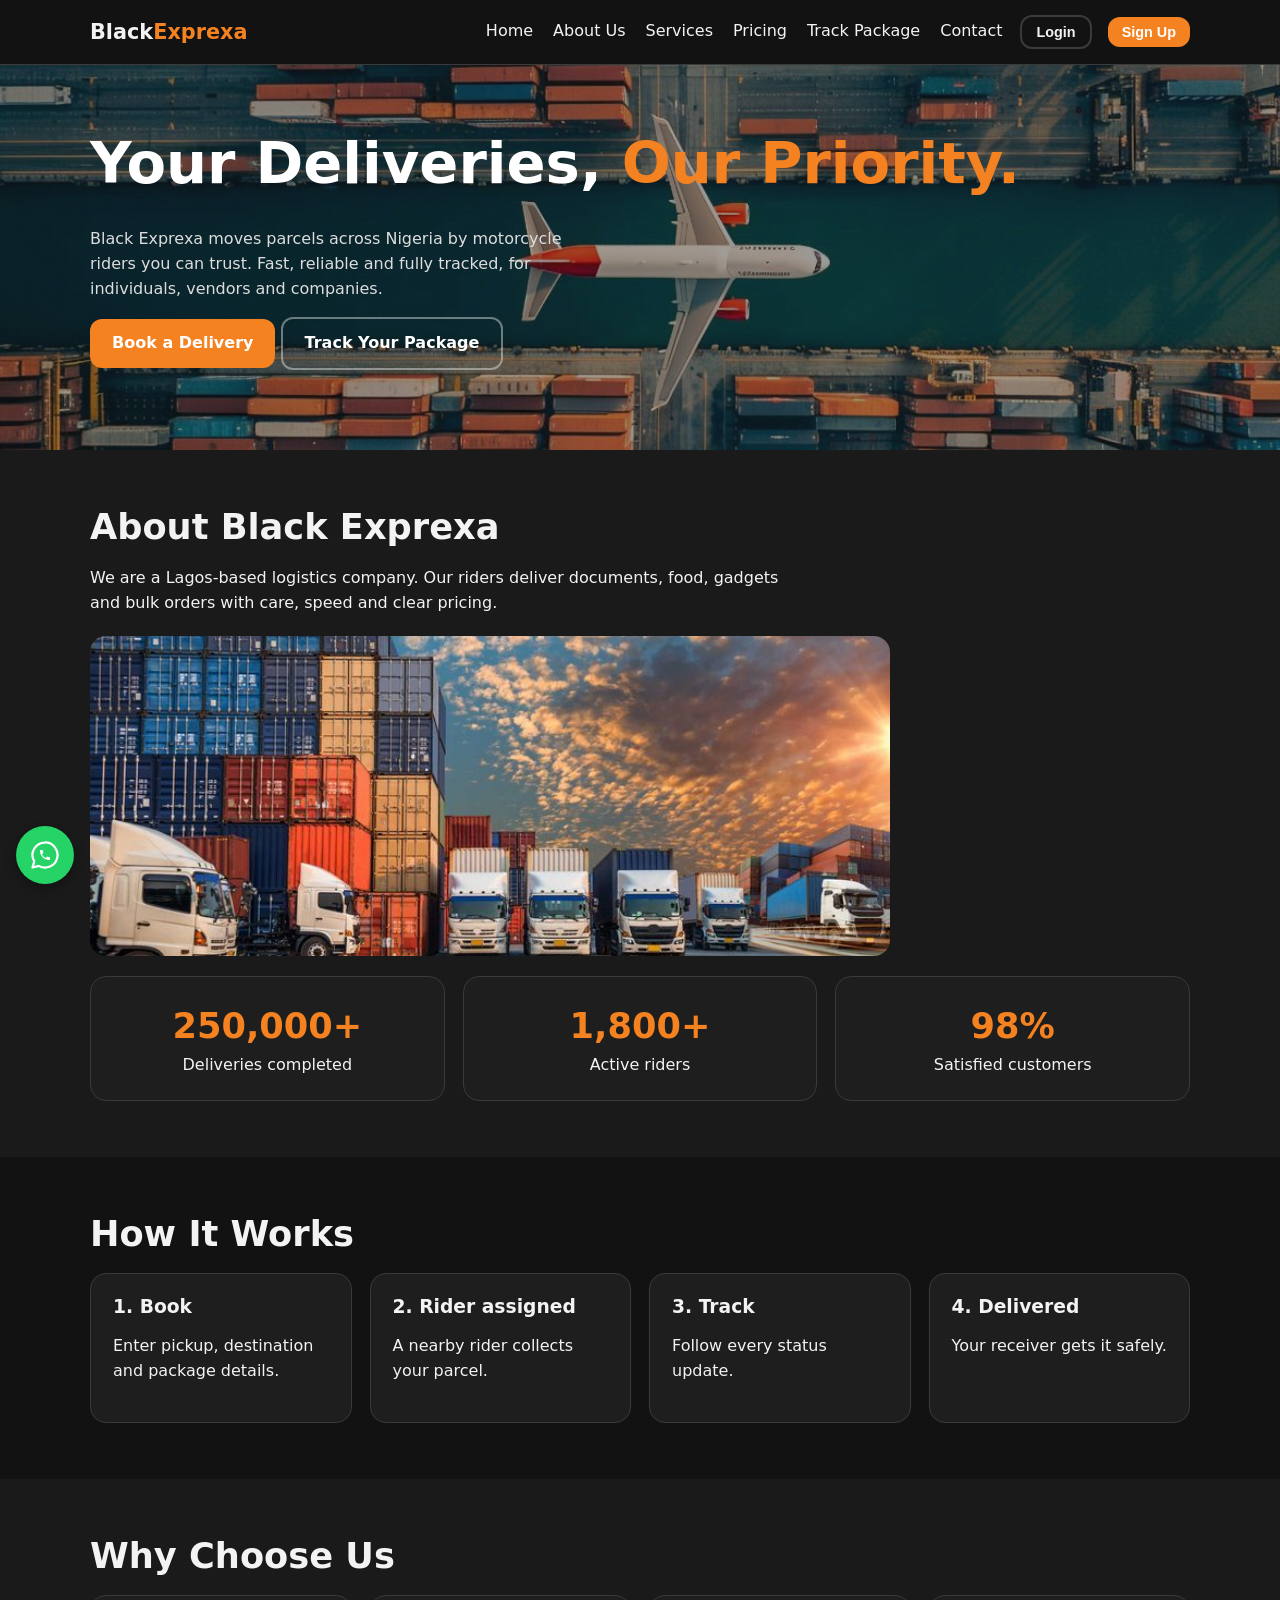
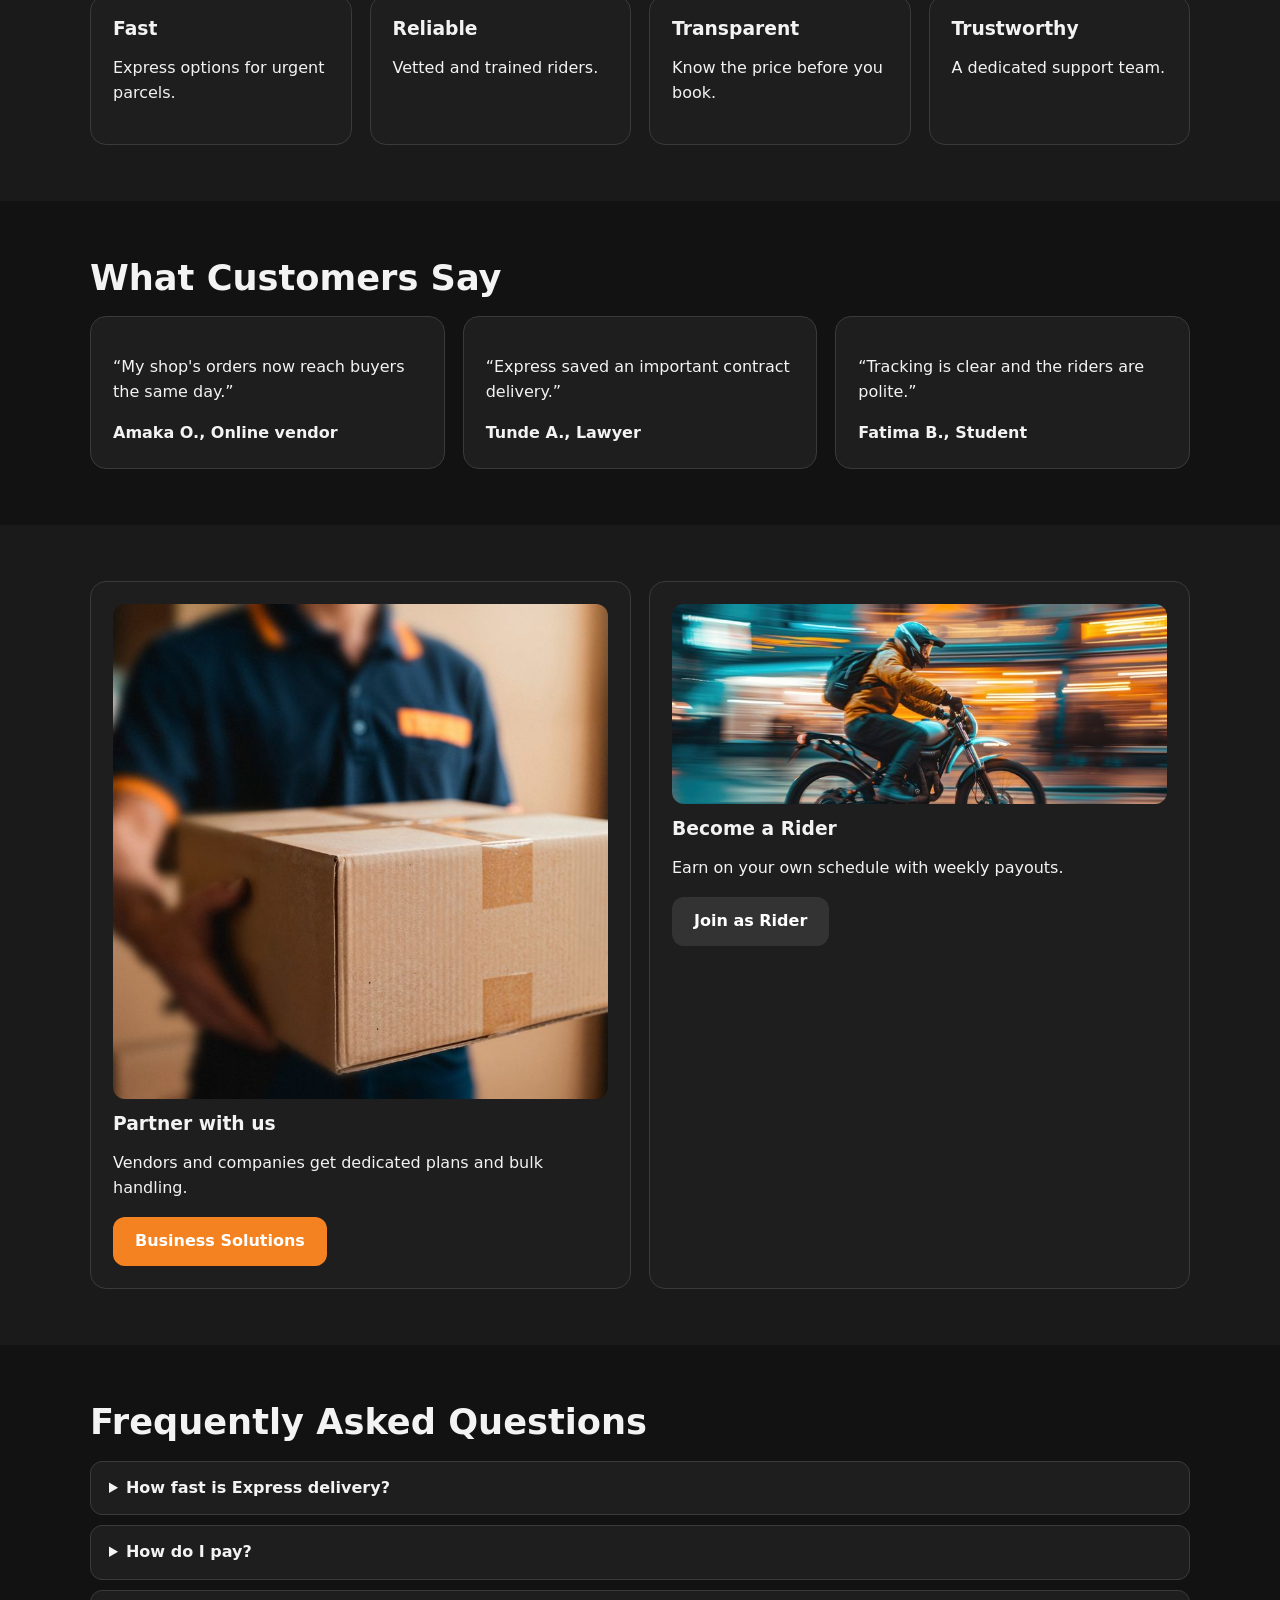
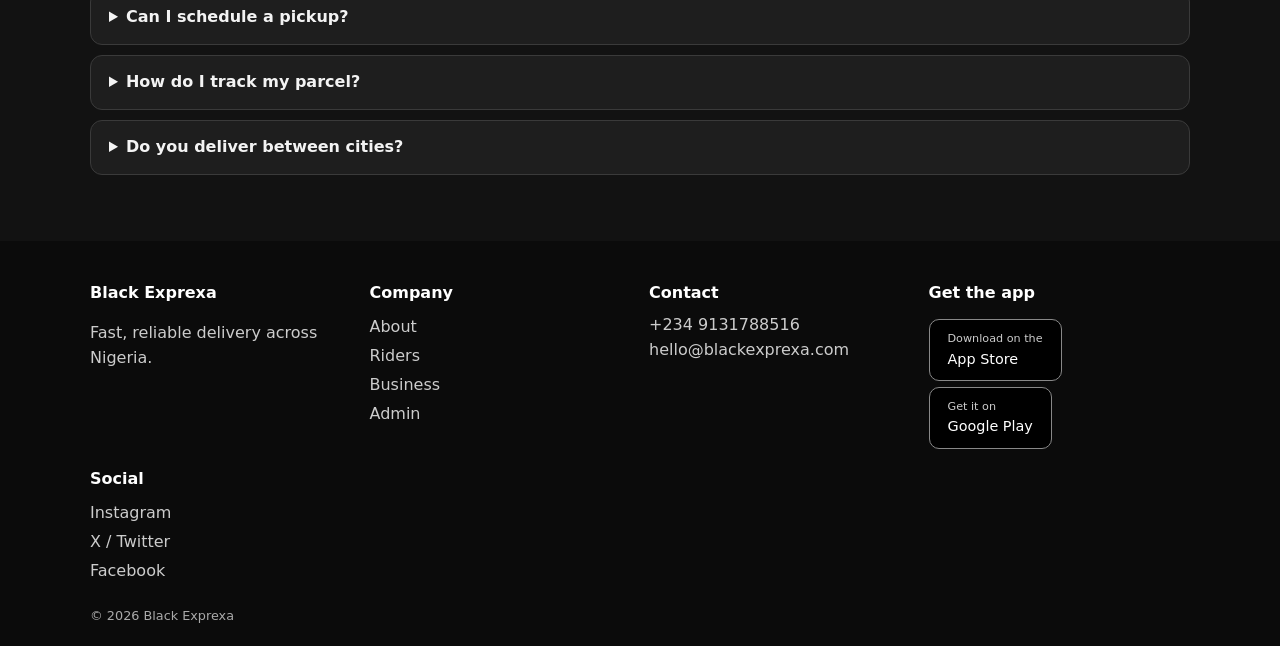
==== index.html @ 9221a8bd "Add files via upload" ====
<!DOCTYPE html>
<html lang="en">
<head>
<meta charset="utf-8">
<meta name="viewport" content="width=device-width, initial-scale=1, viewport-fit=cover">
<title>Black Exprexa – Your Deliveries, Our Priority</title>
<link rel="stylesheet" href="css/styles.css">
</head>
<body>

<header>
 <div class="wrap nav">
  <a href="#home" class="logo">Black<b>Exprexa</b></a>
  <button class="burger" id="burger" onclick="toggleMenu()"><span></span><span></span><span></span></button>
  <nav class="links" id="menu">
   <a class="lk" href="#home">Home</a>
   <a class="lk" href="#about">About Us</a>
   <a class="lk" href="#services">Services</a>
   <a class="lk" href="#pricing">Pricing</a>
   <a class="lk" href="#track">Track Package</a>
   <a class="lk" href="#contact">Contact</a>
   <button class="btn l sm" onclick="openAuth('login')">Login</button>
   <button class="btn sm" onclick="openAuth('signup')">Sign Up</button>
   <div class="menu-apps">
    <a class="store" href="#home" onclick="getApp('App Store')"><small>Download on the</small>App Store</a>
    <a class="store" href="#home" onclick="getApp('Google Play')"><small>Get it on</small>Google Play</a>
   </div>
  </nav>
 </div>
</header>

<main>

<div class="view" id="page-home">
 <div class="hero"><div class="wrap">
  <div>
   <h1>Your Deliveries, <span>Our Priority.</span></h1>
   <p>Black Exprexa moves parcels across Nigeria by motorcycle riders you can trust. Fast, reliable and fully tracked, for individuals, vendors and companies.</p>
   <p><a class="btn" href="#book">Book a Delivery</a> <a class="btn l" style="color:#fff;border-color:#fff6" href="#track">Track Your Package</a></p>
  </div>
 </div></div>

 <section class="s alt" id="about"><div class="wrap">
  <h2>About Black Exprexa</h2>
  <p style="max-width:700px">We are a Lagos-based logistics company. Our riders deliver documents, food, gadgets and bulk orders with care, speed and clear pricing.</p>
  <img class="about-img" src="images/about.jpg" alt="Black Exprexa delivery riders" onerror="this.style.display='none'">
  <div class="grid">
   <div class="card stat"><b>250,000+</b>Deliveries completed</div>
   <div class="card stat"><b>1,800+</b>Active riders</div>
   <div class="card stat"><b>98%</b>Satisfied customers</div>
  </div>
 </div></section>

 <section class="s"><div class="wrap">
  <h2>How It Works</h2>
  <div class="grid">
   <div class="card"><h3>1. Book</h3><p>Enter pickup, destination and package details.</p></div>
   <div class="card"><h3>2. Rider assigned</h3><p>A nearby rider collects your parcel.</p></div>
   <div class="card"><h3>3. Track</h3><p>Follow every status update.</p></div>
   <div class="card"><h3>4. Delivered</h3><p>Your receiver gets it safely.</p></div>
  </div>
 </div></section>

 <section class="s alt"><div class="wrap">
  <h2>Why Choose Us</h2>
  <div class="grid">
   <div class="card"><h3>Fast</h3><p>Express options for urgent parcels.</p></div>
   <div class="card"><h3>Reliable</h3><p>Vetted and trained riders.</p></div>
   <div class="card"><h3>Transparent</h3><p>Know the price before you book.</p></div>
   <div class="card"><h3>Trustworthy</h3><p>A dedicated support team.</p></div>
  </div>
 </div></section>

 <section class="s"><div class="wrap">
  <h2>What Customers Say</h2>
  <div class="grid">
   <div class="card"><p>“My shop's orders now reach buyers the same day.”</p><b>Amaka O., Online vendor</b></div>
   <div class="card"><p>“Express saved an important contract delivery.”</p><b>Tunde A., Lawyer</b></div>
   <div class="card"><p>“Tracking is clear and the riders are polite.”</p><b>Fatima B., Student</b></div>
  </div>
 </div></section>

 <section class="s alt"><div class="wrap grid">
  <div class="card"><img class="business-img" src="images/business.jpg" alt="Business delivery" onerror="this.style.display='none'"><h3>Partner with us</h3><p>Vendors and companies get dedicated plans and bulk handling.</p><a class="btn" href="#business">Business Solutions</a></div>
  <div class="card"><img class="card-img" src="images/rider.jpg" alt="Delivery rider" onerror="this.style.display='none'"><h3>Become a Rider</h3><p>Earn on your own schedule with weekly payouts.</p><a class="btn d" href="#rider">Join as Rider</a></div>
 </div></section>

 <section class="s"><div class="wrap">
  <h2>Frequently Asked Questions</h2>
  <details><summary>How fast is Express delivery?</summary><p>Usually within 1–2 hours inside a city.</p></details>
  <details><summary>How do I pay?</summary><p>You can pay by card or bank transfer.</p></details>
  <details><summary>Can I schedule a pickup?</summary><p>Yes, choose a date and time when booking.</p></details>
  <details><summary>How do I track my parcel?</summary><p>Use your tracking number on the Track Package page.</p></details>
  <details><summary>Do you deliver between cities?</summary><p>Yes, Intercity Delivery covers supported cities.</p></details>
 </div></section>
</div>

<div class="view" id="page-services"><div class="wrap pg">
 <h2>Our Services</h2>
 <input id="service-search" placeholder="Search services…" oninput="filterServices()" style="max-width:340px;margin-bottom:16px">
 <div class="grid">
  <div class="card service"><h3>Express Delivery</h3><p>Fast delivery for urgent packages.</p><button class="btn sm" onclick="bookType('express')">Book now</button></div>
  <div class="card service"><h3>Same-Day Delivery</h3><p>Packages delivered within the same day.</p><button class="btn sm" onclick="bookType('sameday')">Book now</button></div>
  <div class="card service"><h3>Standard Delivery</h3><p>Affordable delivery for regular packages.</p><button class="btn sm" onclick="bookType('standard')">Book now</button></div>
  <div class="card service"><h3>Business Delivery</h3><p>Delivery solutions for businesses.</p><button class="btn sm" onclick="bookType('business')">Book now</button></div>
  <div class="card service"><h3>Bulk Delivery</h3><p>Handling multiple packages and orders.</p><button class="btn sm" onclick="bookType('bulk')">Book now</button></div>
  <div class="card service"><h3>Scheduled Delivery</h3><p>Choose your preferred delivery date.</p><button class="btn sm" onclick="bookType('scheduled')">Book now</button></div>
  <div class="card service"><h3>Intercity Delivery</h3><p>Delivery between supported cities.</p><button class="btn sm" onclick="bookType('intercity')">Book now</button></div>
 </div>
 <p id="no-services" style="display:none">No matching services.</p>
</div></div>

<div class="view" id="page-book"><div class="wrap pg">
 <h2>Book a Delivery</h2>
 <form id="book-form" class="card" novalidate>
  <div class="row">
   <label>Pickup location<input name="pickup"><span class="err"></span></label>
   <label>Delivery destination<input name="destination"><span class="err"></span></label>
  </div>
  <div class="row">
   <label>Sender name<input name="senderName"><span class="err"></span></label>
   <label>Sender phone<input name="senderPhone" placeholder="0801 234 5678"><span class="err"></span></label>
   <label>Receiver name<input name="receiverName"><span class="err"></span></label>
   <label>Receiver phone<input name="receiverPhone" placeholder="0802 345 6789"><span class="err"></span></label>
  </div>
  <div class="row">
   <label>Package category
    <select name="category"><option value="">Select…</option><option>Documents</option><option>Food</option><option>Electronics</option><option>Clothing</option><option>Other</option></select>
    <span class="err"></span></label>
   <label>Delivery type
    <select name="type">
     <option value="express">Express</option><option value="sameday">Same-Day</option><option value="standard">Standard</option>
     <option value="business">Business</option><option value="bulk">Bulk</option><option value="scheduled">Scheduled</option><option value="intercity">Intercity</option>
    </select></label>
  </div>
  <div class="row">
   <label>Pickup date<input name="date" type="date"><span class="err"></span></label>
   <label>Pickup time<input name="time" type="time"><span class="err"></span></label>
  </div>
  <label>Describe the package<textarea name="description" rows="3"></textarea><span class="err"></span></label>
  <div class="price">Starting price: <b id="book-price">₦0</b></div>
  <button class="btn" type="submit">Review Order</button>
 </form>

 <div id="review" class="card" style="display:none;margin-top:18px">
  <h3>Review your order</h3>
  <p> <span id="r-route"></span><br>
      <span id="r-people"></span><br>
      <span id="r-package"></span><br>
      <span id="r-when"></span></p>
  <div class="price">Total: <b id="r-total"></b></div>
  <button class="btn" onclick="confirmOrder()">Confirm Order</button>
  <button class="btn l" onclick="hideReview()">Edit</button>
 </div>

 <div id="confirmed" class="card" style="display:none;margin-top:18px">
  <h3> Order confirmed</h3>
  <p>Your tracking number is <b id="new-number"></b>.</p>
  <a class="btn" href="#track">Track Package</a>
 </div>
</div></div>

<div class="view" id="page-track"><div class="wrap pg">
 <h2>Track Package</h2>
 <form id="track-form" class="card row" novalidate style="align-items:end">
  <label>Tracking number<input id="track-input" placeholder="e.g. BEX-1001"><span class="err"></span></label>
  <button class="btn" type="submit">Track</button>
 </form>

 <div id="track-result" class="card" style="margin-top:18px;display:none">
  <h3><span id="t-number"></span> <span class="pill tr" id="t-status"></span></h3>
  <div class="grid">
   <p><b>Sender</b><br><span id="t-sender"></span></p>
   <p><b>Receiver</b><br><span id="t-receiver"></span></p>
   <p><b>Pickup</b><br><span id="t-from"></span></p>
   <p><b>Destination</b><br><span id="t-to"></span></p>
   <p><b>Estimated delivery</b><br><span id="t-eta"></span></p>
  </div>
  <ul class="tl" id="timeline">
   <li>Order received</li>
   <li>Rider assigned</li>
   <li>Package picked up</li>
   <li>In transit</li>
   <li>Out for delivery</li>
   <li>Successfully delivered</li>
  </ul>
 </div>
</div></div>

<div class="view" id="page-pricing"><div class="wrap pg">
 <h2>Transparent Pricing</h2>
 <div class="grid">
  <div class="card"><h3>Express</h3><b style="font-size:1.5rem;color:#F58220">₦1,500</b><p>base + ₦250 per km</p><button class="btn sm" onclick="bookType('express')">Book</button></div>
  <div class="card"><h3>Standard</h3><b style="font-size:1.5rem;color:#F58220">₦700</b><p>base + ₦100 per km</p><button class="btn sm" onclick="bookType('standard')">Book</button></div>
  <div class="card"><h3>Same-Day</h3><b style="font-size:1.5rem;color:#F58220">₦1,000</b><p>base + ₦150 per km</p><button class="btn sm" onclick="bookType('sameday')">Book</button></div>
  <div class="card"><h3>Intercity</h3><b style="font-size:1.5rem;color:#F58220">₦5,000</b><p>base + ₦60 per km</p><button class="btn sm" onclick="bookType('intercity')">Book</button></div>
 </div>

 <h3 style="margin-top:34px">Business plans</h3>
 <div class="grid">
  <div class="card"><h3>Starter</h3><b>₦25,000/month</b><p>Up to 30 deliveries, 5% off.</p></div>
  <div class="card"><h3>Growth</h3><b>₦80,000/month</b><p>Up to 120 deliveries, 12% off.</p></div>
  <div class="card"><h3>Enterprise</h3><b>Custom</b><p>Dedicated riders and an account manager.</p></div>
 </div>

 <h3 style="margin-top:34px">Price calculator</h3>
 <div class="card row">
  <label>Delivery type
   <select id="calc-type" onchange="calculate()">
    <option value="express">Express</option><option value="sameday">Same-Day</option><option value="standard">Standard</option>
    <option value="business">Business</option><option value="bulk">Bulk</option><option value="scheduled">Scheduled</option><option value="intercity">Intercity</option>
   </select></label>
  <label>Distance (km)<input id="calc-km" type="number" min="1" value="10" oninput="calculate()"></label>
  <label>Weight (kg)<input id="calc-kg" type="number" min="0.1" step="0.1" value="1" oninput="calculate()"></label>
 </div>
 <div class="price" id="calc-result"></div>
 <p class="note">Base price + price per km + ₦100 for every kg above 5kg.</p>
</div></div>

<div class="view" id="page-account"><div class="wrap pg">
 <h2>My Account</h2>
 <div class="card" style="margin-bottom:16px"> <b>Chidi Okafor</b> · chidi@example.com · 0801 000 0000</div>
 <div class="tabs">
  <button class="on" onclick="showPanel('acc','active',this)">Active</button>
  <button onclick="showPanel('acc','history',this)">History</button>
  <button onclick="showPanel('acc','addresses',this)">Saved Addresses</button>
  <button onclick="showPanel('acc','payments',this)">Payments</button>
  <button onclick="showPanel('acc','alerts',this)">Notifications</button>
 </div>
 <div class="card tw">
  <div class="panel on" id="acc-active"><table>
   <tr><th>ID</th><th>Route</th><th>Status</th></tr>
   <tr><td>BEX-1001</td><td>Ikeja → Lekki</td><td><span class="pill tr">In transit</span></td></tr>
   <tr><td>BEX-1003</td><td>GRA → Trans-Amadi</td><td><span class="pill pe">Pending</span></td></tr></table></div>
  <div class="panel" id="acc-history"><table>
   <tr><th>ID</th><th>Route</th><th>Date</th><th>Price</th><th>Status</th></tr>
   <tr><td>BEX-0988</td><td>Yaba → Victoria Island</td><td>02 Nov</td><td>₦4,200</td><td><span class="pill ok">Delivered</span></td></tr>
   <tr><td>BEX-0950</td><td>Surulere → Ajah</td><td>28 Oct</td><td>₦6,100</td><td><span class="pill ok">Delivered</span></td></tr></table></div>
  <div class="panel" id="acc-addresses"><table>
   <tr><th>Label</th><th>Address</th></tr>
   <tr><td>Home</td><td>12 Allen Avenue, Ikeja</td></tr>
   <tr><td>Office</td><td>5 Admiralty Way, Lekki</td></tr></table></div>
  <div class="panel" id="acc-payments"><table>
   <tr><th>Date</th><th>Reference</th><th>Amount</th><th>Status</th></tr>
   <tr><td>02 Nov</td><td>PAY-771</td><td>₦4,200</td><td><span class="pill ok">Paid</span></td></tr>
   <tr><td>28 Oct</td><td>PAY-702</td><td>₦6,100</td><td><span class="pill ok">Paid</span></td></tr></table></div>
  <div class="panel" id="acc-alerts">
   <p> A rider has been assigned to BEX-1001.</p>
   <p> 10% off your next Express delivery.</p></div>
 </div>
</div></div>

<div class="view" id="page-rider"><div class="wrap pg">
 <h2>Become a Rider</h2>
 <div class="grid">
  <div class="card"><h3>Benefits</h3><p>Weekly payouts · Flexible hours · Safety gear · Insurance support</p></div>
  <div class="card"><h3>Requirements</h3><p>Own a motorcycle · Valid ID · Valid driver's licence · Smartphone · Age 21+</p></div>
 </div>

 <form id="rider-form" class="card" novalidate style="margin-top:18px">
  <div class="row">
   <label>Full name<input name="fullName"><span class="err"></span></label>
   <label>Phone number<input name="phone"><span class="err"></span></label>
   <label>Email address<input name="email" type="email"><span class="err"></span></label>
  </div>
  <div class="row">
   <label>Residential address<input name="address"><span class="err"></span></label>
   <label>State
    <select name="state"><option value="">Select…</option><option>Lagos</option><option>Abuja</option><option>Rivers</option><option>Oyo</option><option>Kano</option></select>
    <span class="err"></span></label>
   <label>City<input name="city"><span class="err"></span></label>
  </div>
  <div class="row">
   <label>Do you own a motorcycle?
    <select name="bike"><option value="">Select…</option><option>Yes</option><option>No, I need one</option></select>
    <span class="err"></span></label>
   <label>Valid ID
    <select name="idType"><option value="">Select…</option><option>NIN</option><option>Voter's card</option><option>International passport</option></select>
    <span class="err"></span></label>
   <label>Driver's licence number<input name="licence"><span class="err"></span></label>
  </div>
  <label>Upload documents<input type="file" multiple></label>
  <p><button class="btn" type="submit">Submit Application</button></p>
 </form>

 <h3 style="margin-top:30px">Rider dashboard</h3>
 <div class="grid">
  <div class="card stat"><b>4</b>Assigned deliveries</div>
  <div class="card stat"><b>312</b>Completed deliveries</div>
  <div class="card stat"><b>₦48,500</b>Earnings this week</div>
 </div>
 <div class="card tw" style="margin-top:16px"><table>
  <tr><th>ID</th><th>Route</th><th>Earnings</th><th>Status</th></tr>
  <tr><td>BEX-1001</td><td>Ikeja → Lekki</td><td>₦1,800</td><td><span class="pill tr">In transit</span></td></tr>
  <tr><td>BEX-0988</td><td>Yaba → Victoria Island</td><td>₦2,100</td><td><span class="pill ok">Delivered</span></td></tr>
  <tr><td>BEX-0950</td><td>Surulere → Ajah</td><td>₦2,900</td><td><span class="pill ok">Delivered</span></td></tr>
 </table></div>
</div></div>

<div class="view" id="page-business"><div class="wrap pg">
 <h2>Business Solutions</h2>
 <div class="grid">
  <div class="card"><h3>E-commerce delivery</h3><p>Connect dispatch to your online store.</p></div>
  <div class="card"><h3>Vendor partnerships</h3><p>Preferred rates for online vendors.</p></div>
  <div class="card"><h3>Bulk order handling</h3><p>Hundreds of parcels, one pickup.</p></div>
  <div class="card"><h3>Corporate delivery</h3><p>Documents and goods between offices.</p></div>
 </div>
 <form id="business-form" class="card" novalidate style="margin-top:18px">
  <h3>Business account and enquiry</h3>
  <div class="row">
   <label>Company name<input name="company"><span class="err"></span></label>
   <label>Contact email<input name="email" type="email"><span class="err"></span></label>
   <label>Monthly deliveries
    <select name="volume"><option value="">Select…</option><option>1–30</option><option>31–120</option><option>120+</option></select>
    <span class="err"></span></label>
  </div>
  <label>Message<textarea name="message" rows="3"></textarea><span class="err"></span></label>
  <p><button class="btn" type="submit">Send Enquiry</button></p>
 </form>
</div></div>

<div class="view" id="page-contact"><div class="wrap pg">
 <h2>Customer Support</h2>
 <div class="grid">
  <div class="card">
   <h3>Contact us</h3>
   <p> +234 9131788516<br> hello@blackexprexa.com</p>
   <button class="btn sm" style="background:#25D366" onclick="whatsapp()">WhatsApp</button>
  </div>
  <form id="contact-form" class="card" novalidate>
   <h3>Contact form</h3>
   <label>Name<input name="name"><span class="err"></span></label>
   <label>Email<input name="email" type="email"><span class="err"></span></label>
   <label>Message<textarea name="message" rows="3"></textarea><span class="err"></span></label>
   <p><button class="btn" type="submit">Send</button></p>
  </form>
  <form id="report-form" class="card" novalidate>
   <h3>Report a delivery problem</h3>
   <label>Tracking number<input name="tracking"><span class="err"></span></label>
   <label>Issue
    <select name="issue"><option value="">Select…</option><option>Late delivery</option><option>Damaged package</option><option>Rider conduct</option><option>Wrong address</option></select>
    <span class="err"></span></label>
   <label>Details<textarea name="details" rows="2"></textarea><span class="err"></span></label>
   <p><button class="btn d" type="submit">Report</button></p>
  </form>
 </div>
 <h3 style="margin-top:28px">Help and FAQ</h3>
 <details><summary>How fast is Express delivery?</summary><p>Usually within 1–2 hours inside a city.</p></details>
 <details><summary>How do I pay?</summary><p>You can pay by card or bank transfer.</p></details>
 <details><summary>How do I track my parcel?</summary><p>Use your tracking number on the Track Package page.</p></details>
</div></div>

<div class="view" id="page-admin"><div class="wrap pg">
 <h2>Admin Dashboard</h2>
 <div class="grid">
  <div class="card stat"><b>251,204</b>Total deliveries</div>
  <div class="card stat"><b>38</b>Pending orders</div>
  <div class="card stat"><b>249,876</b>Completed</div>
  <div class="card stat"><b>1,812</b>Active riders</div>
  <div class="card stat"><b>₦18,400,000</b>Revenue this month</div>
 </div>
 <div class="tabs" style="margin-top:20px">
  <button class="on" onclick="showPanel('adm','deliveries',this)">Deliveries</button>
  <button onclick="showPanel('adm','riders',this)">Riders</button>
  <button onclick="showPanel('adm','customers',this)">Customers</button>
  <button onclick="showPanel('adm','revenue',this)">Revenue</button>
  <button onclick="showPanel('adm','transactions',this)">Transactions</button>
 </div>
 <input id="admin-search" placeholder="Search the table…" oninput="filterRows()" style="max-width:300px;margin-bottom:12px">
 <div class="card tw">
  <div class="panel on" id="adm-deliveries"><table>
   <tr><th>ID</th><th>Customer</th><th>Route</th><th>Price</th><th>Status</th></tr>
   <tr><td>BEX-1001</td><td>Ada Eze</td><td>Ikeja → Lekki</td><td>₦4,500</td><td><span class="pill tr">In transit</span></td></tr>
   <tr><td>BEX-1002</td><td>Kunle Bello</td><td>Wuse → Garki</td><td>₦2,800</td><td><span class="pill ok">Delivered</span></td></tr>
   <tr><td>BEX-1003</td><td>Ngozi Obi</td><td>GRA → Trans-Amadi</td><td>₦3,600</td><td><span class="pill pe">Pending</span></td></tr>
   <tr><td>BEX-1004</td><td>Tola Ige</td><td>Ibadan → Lagos</td><td>₦9,800</td><td><span class="pill ok">Delivered</span></td></tr></table></div>
  <div class="panel" id="adm-riders"><table>
   <tr><th>Rider</th><th>City</th><th>Status</th><th>Trips</th></tr>
   <tr><td>Musa K.</td><td>Lagos</td><td><span class="pill ok">Active</span></td><td>312</td></tr>
   <tr><td>Ife O.</td><td>Abuja</td><td><span class="pill ok">Active</span></td><td>204</td></tr>
   <tr><td>Dayo A.</td><td>Ibadan</td><td><span class="pill pe">Pending</span></td><td>0</td></tr></table></div>
  <div class="panel" id="adm-customers"><table>
   <tr><th>Name</th><th>Email</th><th>Orders</th></tr>
   <tr><td>Chidi Okafor</td><td>chidi@example.com</td><td>24</td></tr>
   <tr><td>Ada Eze</td><td>ada@example.com</td><td>9</td></tr>
   <tr><td>Tola Ige</td><td>tola@example.com</td><td>15</td></tr></table></div>
  <div class="panel" id="adm-revenue"><table>
   <tr><th>Month</th><th>Revenue</th></tr>
   <tr><td>September</td><td>₦15,200,000</td></tr>
   <tr><td>October</td><td>₦17,100,000</td></tr>
   <tr><td>November</td><td>₦18,400,000</td></tr></table></div>
  <div class="panel" id="adm-transactions"><table>
   <tr><th>Reference</th><th>Customer</th><th>Amount</th><th>Status</th></tr>
   <tr><td>TX-501</td><td>Ada Eze</td><td>₦4,500</td><td><span class="pill ok">Paid</span></td></tr>
   <tr><td>TX-502</td><td>Kunle Bello</td><td>₦2,800</td><td><span class="pill ok">Paid</span></td></tr>
   <tr><td>TX-503</td><td>Ngozi Obi</td><td>₦3,600</td><td><span class="pill pe">Pending</span></td></tr></table></div>
 </div>
</div></div>

</main>

<footer>
 <div class="wrap grid">
  <div><h4>Black Exprexa</h4><p>Fast, reliable delivery across Nigeria.</p></div>
  <div><h4>Company</h4><a href="#about">About</a><a href="#rider">Riders</a><a href="#business">Business</a><a href="#admin">Admin</a></div>
  <div><h4>Contact</h4>+234 9131788516<br>hello@blackexprexa.com</div>
  <div><h4>Get the app</h4><a class="store" href="#home" onclick="getApp('App Store')"><small>Download on the</small>App Store</a><a class="store" href="#home" onclick="getApp('Google Play')"><small>Get it on</small>Google Play</a></div>
  <div><h4>Social</h4><a href="#contact">Instagram</a><a href="#contact">X / Twitter</a><a href="#contact">Facebook</a></div>
 </div>
 <div class="wrap note" style="margin-top:20px">© 2026 Black Exprexa</div>
</footer>

<a class="wa" href="https://wa.me/2349131788516" target="_blank" title="Chat on WhatsApp"><svg width="30" height="30" viewBox="0 0 24 24"><path d="M12 2a10 10 0 0 0-8.6 15.1L2 22l5.1-1.3A10 10 0 1 0 12 2z" fill="none" stroke="#fff" stroke-width="1.8" stroke-linejoin="round"/><g transform="translate(6.6 6.6) scale(0.45)"><path fill="#fff" d="M6.62 10.79c1.44 2.83 3.76 5.14 6.59 6.59l2.2-2.2c.27-.27.67-.36 1.02-.24 1.12.37 2.33.57 3.57.57.55 0 1 .45 1 1V20c0 .55-.45 1-1 1-9.39 0-17-7.61-17-17 0-.55.45-1 1-1h3.5c.55 0 1 .45 1 1 0 1.25.2 2.45.57 3.57.11.35.03.74-.25 1.02l-2.2 2.2z"/></g></svg></a>

<div class="modal" id="auth-modal"><div class="box">
 <h3 id="auth-title">Login</h3>
 <form id="auth-form" novalidate>
  <label>Email<input name="email" type="email"><span class="err"></span></label>
  <div id="name-field"><label>Full name<input name="fullName"><span class="err"></span></label></div>
  <label>Password<input name="password" type="password"><span class="err"></span></label>
  <p><button class="btn" type="submit">Continue</button> <button type="button" class="btn l" onclick="closeAuth()">Cancel</button></p>
 </form>
</div></div>

<script src="js/app.js"></script>
</body>
</html>
---- css/styles.css ----
* {
  box-sizing: border-box;
}

html {
  color-scheme: dark;
}

body {
  margin: 0;
  font-family: system-ui, -apple-system, Segoe UI, Roboto, sans-serif;
  background: #121212;
  color: #f3f3f3;
  line-height: 1.55;
}

h1,
h2,
h3 {
  line-height: 1.2;
  margin: 0 0 .5em;
}

h2 {
  font-size: clamp(1.6rem, 4vw, 2.2rem);
}

a {
  color: inherit;
  text-decoration: none;
}

.wrap {
  max-width: 1140px;
  margin: auto;
  padding: 0 20px;
}

section.s {
  padding: 56px 0;
}

.alt {
  background: #1a1a1a;
}

.pg {
  padding: 40px 0 10px;
}



.btn {
  display: inline-block;
  border: 0;
  border-radius: 12px;
  padding: 12px 22px;
  font-weight: 600;
  font-size: 1rem;
  cursor: pointer;
  background: #F58220;
  color: #fff;
}

.btn:hover {
  filter: brightness(.95);
}

.btn.d {
  background: #333;
}

.btn.l {
  background: transparent;
  color: #f3f3f3;
  border: 2px solid #3a3a3a;
}

.btn.sm {
  padding: 7px 14px;
  font-size: .9rem;
}



header {
  position: sticky;
  top: 0;
  z-index: 20;
  background: #121212;
  border-bottom: 1px solid #3a3a3a;
}

.nav {
  display: flex;
  align-items: center;
  gap: 18px;
  height: 64px;
}

.logo {
  font-weight: 800;
  font-size: 1.3rem;
}

.logo b {
  color: #F58220;
}

.links {
  display: flex;
  gap: 16px;
  margin-left: auto;
  align-items: center;
}

.links a.lk {
  font-weight: 500;
  padding: 6px 2px;
  border-bottom: 2px solid transparent;
}

.links a.lk.on,
.links a.lk:hover {
  border-color: #F58220;
  color: #F58220;
}

.menu-apps {
  display: none;
}

.burger {
  display: none;
  margin-left: auto;
  background: none;
  border: 0;
  cursor: pointer;
}

.burger span {
  display: block;
  width: 26px;
  height: 3px;
  background: #f3f3f3;
  margin: 5px 0;
  border-radius: 2px;
}

.burger.open span:nth-child(1) {
  transform: translateY(8px) rotate(45deg);
}

.burger.open span:nth-child(2) {
  opacity: 0;
}

.burger.open span:nth-child(3) {
  transform: translateY(-8px) rotate(-45deg);
}

@media(max-width: 900px) {
  .burger {
    display: block;
  }

  .links {
    display: none;
    position: absolute;
    top: 64px;
    left: 0;
    right: 0;
    background: #121212;
    flex-direction: column;
    align-items: stretch;
    padding: 14px 20px;
    border-bottom: 1px solid #3a3a3a;
  }

  .links.open {
    display: flex;
  }

  .menu-apps {
    display: block;
    padding-top: 6px;
  }
}

/* home page top section */

.hero {
  background: linear-gradient(rgba(23, 23, 23, 0.4), rgba(23, 23, 23, 0.4)), url("../images/hero.jpg") center / cover no-repeat, #171717;
  color: #fff;
  padding: 64px 0;
}

.hero h1 {
  font-size: clamp(2.1rem, 6vw, 3.6rem);
}

.hero h1 span {
  color: #F58220;
}

.hero p {
  color: #ddd;
  max-width: 520px;
}



.grid {
  display: grid;
  gap: 18px;
  grid-template-columns: repeat(auto-fit, minmax(240px, 1fr));
}

.card {
  background: #1e1e1e;
  border: 1px solid #3a3a3a;
  border-radius: 16px;
  padding: 22px;
}

.stat {
  text-align: center;
}

.stat b {
  font-size: 2.2rem;
  color: #F58220;
  display: block;
}



.about-img {
  display: block;
  width: 100%;
  max-width: 800px;
  height: 320px;
  object-fit: cover;
  object-position: center;
  border-radius: 16px;
  margin: 20px 0;
}

.card-img {
  display: block;
  width: 100%;
  height: 200px;
  object-fit: cover;
  object-position: center top;
  border-radius: 12px;
  margin-bottom: 14px;
}

.business-img {
  display: block;
  width: 100%;
  max-width: 736px;
  height: auto;
  border-radius: 12px;
  margin-bottom: 14px;
}

@media(max-width: 700px) {
  .about-img {
    height: 200px;
  }

  .card-img {
    height: 170px;
  }
}

/* forms */

form .row {
  display: grid;
  gap: 14px;
  grid-template-columns: repeat(auto-fit, minmax(220px, 1fr));
  margin-bottom: 14px;
}

label {
  display: block;
  font-weight: 600;
  font-size: .9rem;
}

input,
select,
textarea {
  width: 100%;
  margin-top: 5px;
  padding: 11px;
  border: 1.5px solid #3a3a3a;
  border-radius: 10px;
  font: inherit;
  background: #1e1e1e;
  color: #f3f3f3;
}

input:focus,
select:focus,
textarea:focus {
  outline: 2px solid #F58220;
  border-color: #F58220;
}

.err {
  color: #ff6b5e;
  font-size: .8rem;
  min-height: 1em;
  display: block;
  font-weight: 400;
}

.bad {
  border-color: #ff6b5e !important;
}

/* price box */

.price {
  background: #2b2b2b;
  color: #fff;
  border-radius: 14px;
  padding: 16px 20px;
  margin: 14px 0;
  font-size: 1.1rem;
}

.price b {
  color: #F58220;
  font-size: 1.6rem;
}

.note {
  font-size: .8rem;
  color: #aaa;
}


.tl {
  list-style: none;
  padding: 0;
  margin: 18px 0;
}

.tl li {
  position: relative;
  padding: 0 0 18px 34px;
  color: #aaa;
}

.tl li:before {
  content: "";
  position: absolute;
  left: 0;
  top: 2px;
  width: 18px;
  height: 18px;
  border-radius: 50%;
  background: #3a3a3a;
}

.tl li:after {
  content: "";
  position: absolute;
  left: 8px;
  top: 22px;
  bottom: 0;
  width: 2px;
  background: #3a3a3a;
}

.tl li:last-child:after {
  display: none;
}

.tl li.done {
  color: #f3f3f3;
}

.tl li.done:before {
  background: #F58220;
}

.tl li.cur {
  font-weight: 700;
}


table {
  width: 100%;
  border-collapse: collapse;
  font-size: .92rem;
}

th,
td {
  text-align: left;
  padding: 10px;
  border-bottom: 1px solid #3a3a3a;
}

.tw {
  overflow-x: auto;
}

.pill {
  padding: 3px 10px;
  border-radius: 20px;
  font-size: .78rem;
  font-weight: 600;
  background: #2a2a2a;
  display: inline-block;
}

.pill.ok {
  background: #1d3b27;
  color: #7be09b;
}

.pill.pe {
  background: #3d2a10;
  color: #ffb869;
}

.pill.tr {
  background: #1c2d4a;
  color: #8fb8ff;
}


.tabs {
  display: flex;
  gap: 8px;
  flex-wrap: wrap;
  margin-bottom: 18px;
}

.tabs button {
  border: 1.5px solid #3a3a3a;
  background: #1e1e1e;
  color: #f3f3f3;
  border-radius: 20px;
  padding: 7px 16px;
  cursor: pointer;
  font: inherit;
}

.tabs button.on {
  background: #F58220;
  color: #fff;
  border-color: #F58220;
}

.panel {
  display: none;
}

.panel.on {
  display: block;
}

details {
  border: 1px solid #3a3a3a;
  border-radius: 12px;
  padding: 14px 18px;
  margin-bottom: 10px;
  background: #1e1e1e;
}

summary {
  cursor: pointer;
  font-weight: 600;
}



footer {
  background: #0b0b0b;
  color: #ccc;
  padding: 40px 0 20px;
}

footer a {
  color: #ccc;
  display: block;
  padding: 2px 0;
}

footer h4 {
  color: #fff;
  margin: 0 0 8px;
}


.view {
  display: none;
}

.modal {
  position: fixed;
  inset: 0;
  background: #000a;
  display: none;
  align-items: center;
  justify-content: center;
  z-index: 40;
  padding: 16px;
}

.box {
  background: #1e1e1e;
  border-radius: 18px;
  padding: 26px;
  width: 100%;
  max-width: 420px;
}


.wa {
  position: fixed;
  left: 16px;
  bottom: 16px;
  width: 58px;
  height: 58px;
  border-radius: 50%;
  background: #25D366;
  display: flex;
  align-items: center;
  justify-content: center;
  z-index: 30;
  box-shadow: 0 4px 12px rgba(0, 0, 0, 0.3);
}


.store {
  display: inline-block;
  background: #000;
  color: #fff;
  border: 1px solid #888;
  border-radius: 10px;
  padding: 10px 18px;
  margin: 6px 8px 0 0;
  font-size: 0.9rem;
}

.store small {
  display: block;
  font-size: 0.7rem;
  color: #ccc;
}
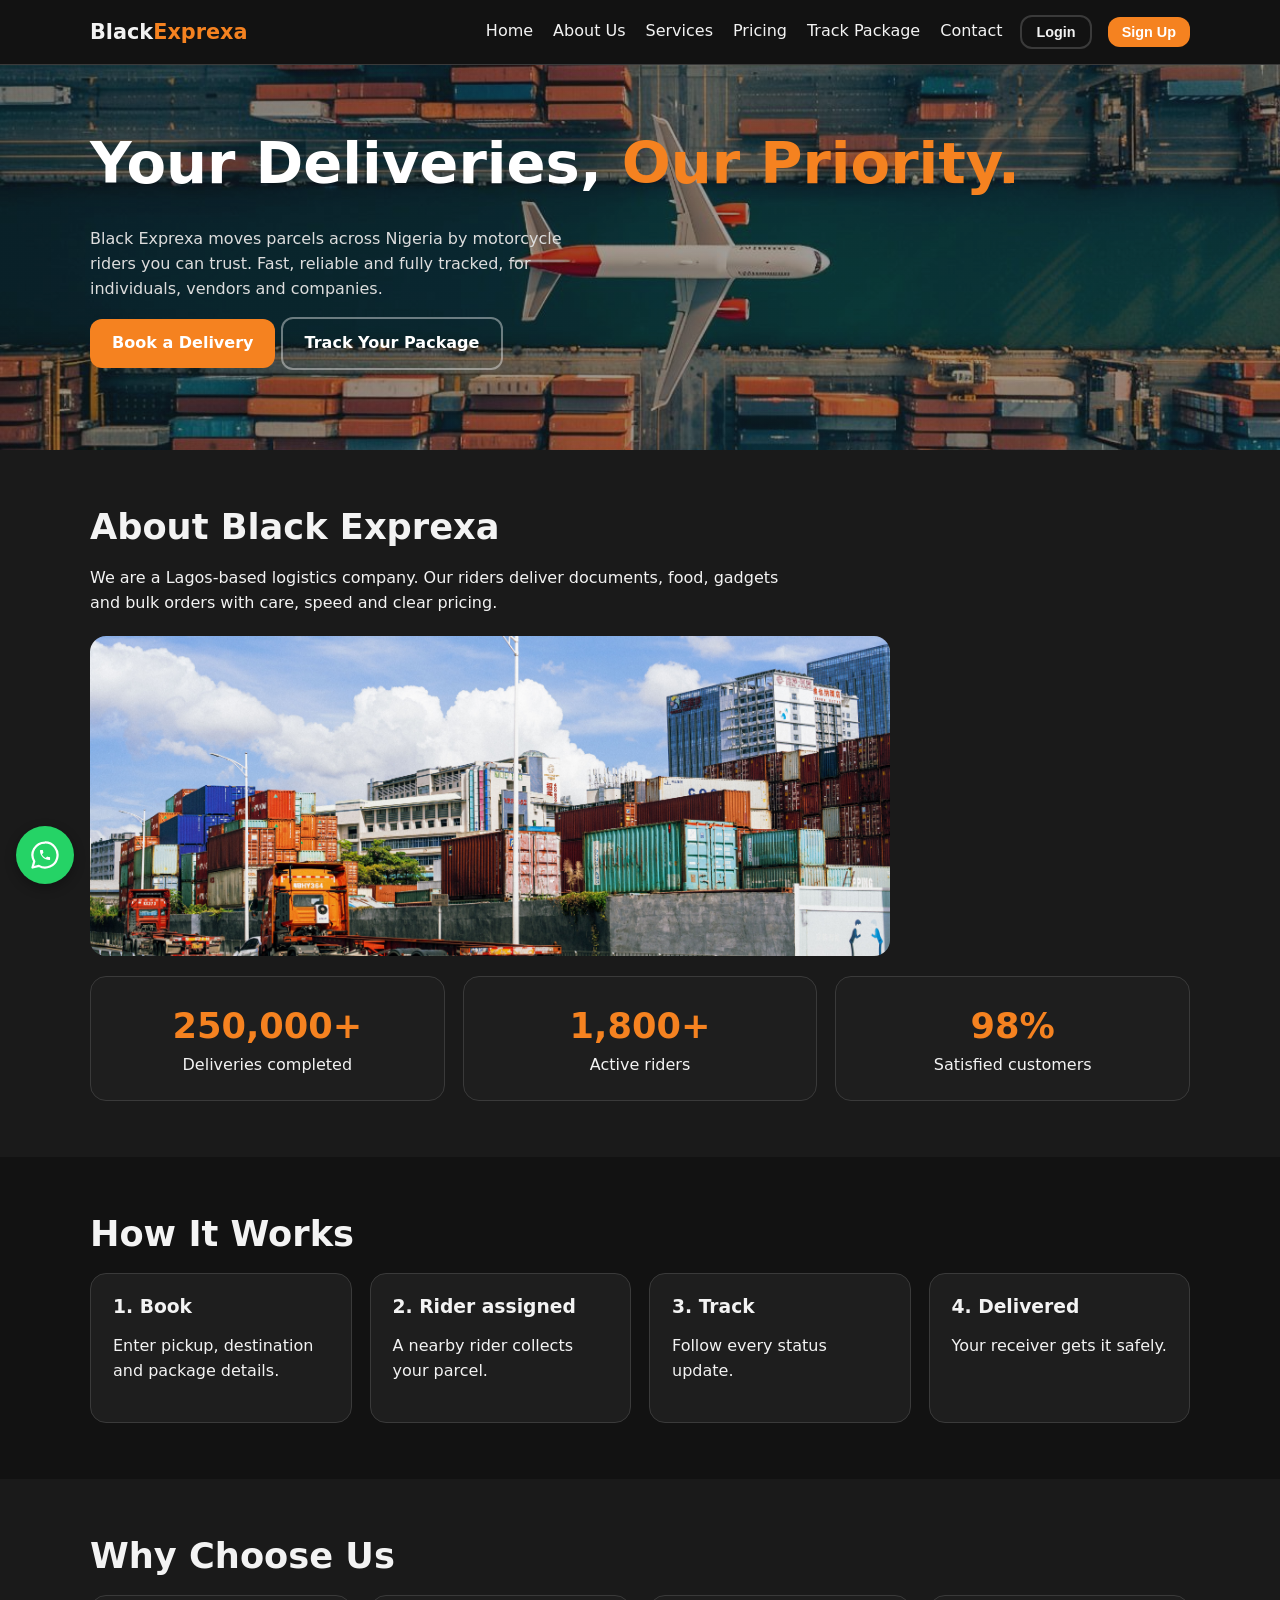
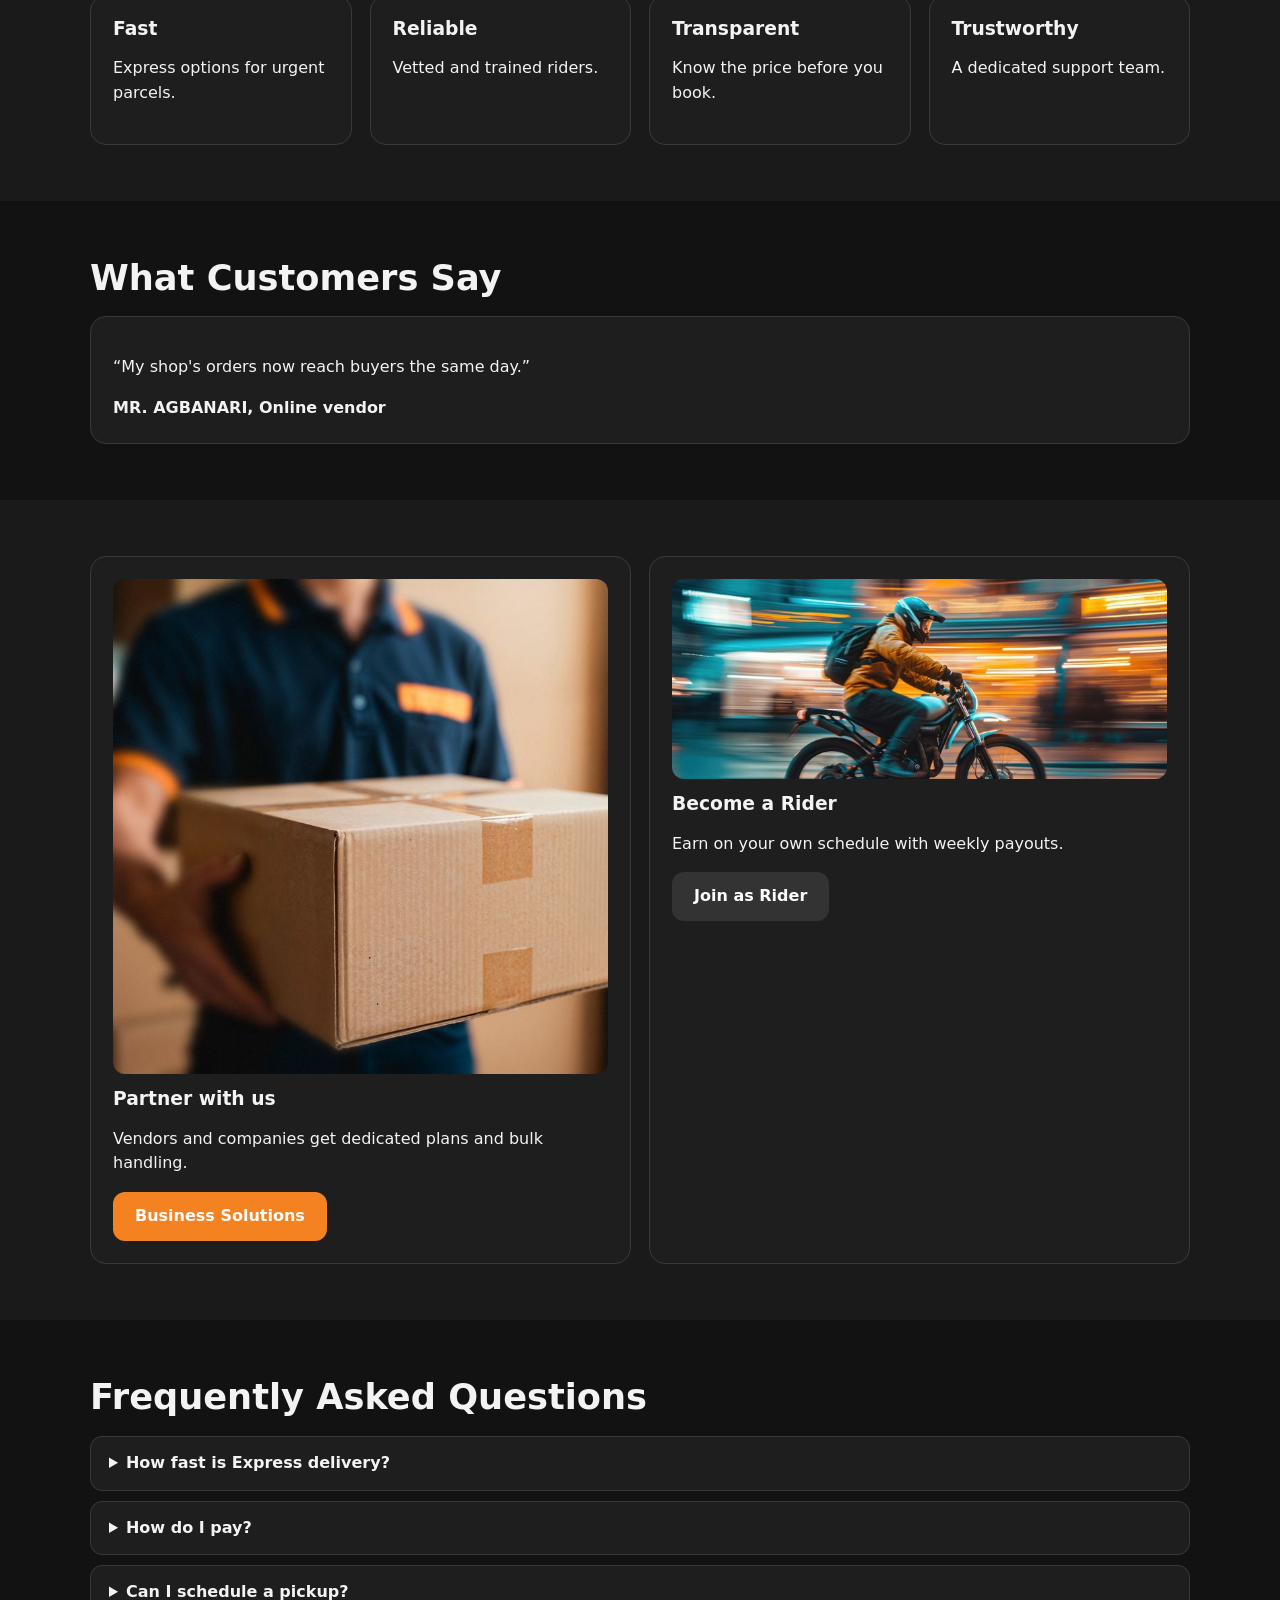
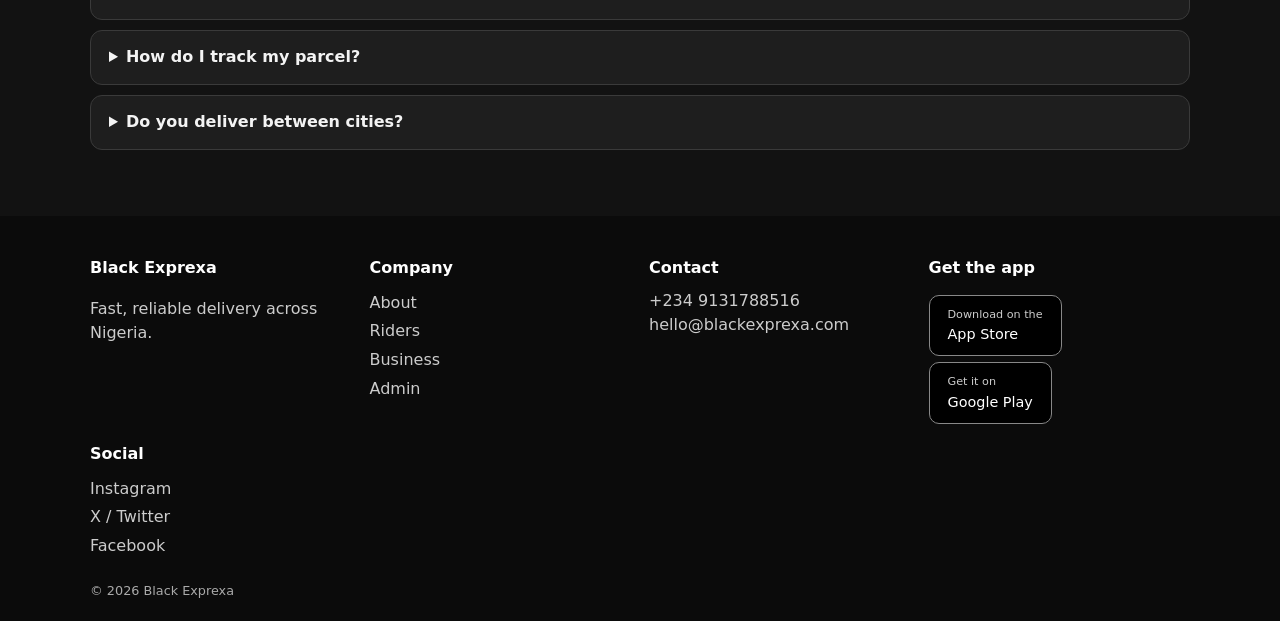
==== commit bbfa2b81: "Update index.html" ====
--- a/index.html
+++ b/index.html
@@ -74,9 +74,7 @@
  <section class="s"><div class="wrap">
   <h2>What Customers Say</h2>
   <div class="grid">
-   <div class="card"><p>“My shop's orders now reach buyers the same day.”</p><b>Amaka O., Online vendor</b></div>
-   <div class="card"><p>“Express saved an important contract delivery.”</p><b>Tunde A., Lawyer</b></div>
-   <div class="card"><p>“Tracking is clear and the riders are polite.”</p><b>Fatima B., Student</b></div>
+   <div class="card"><p>“My shop's orders now reach buyers the same day.”</p><b>MR. AGBANARI, Online vendor</b></div>
   </div>
  </div></section>
 
